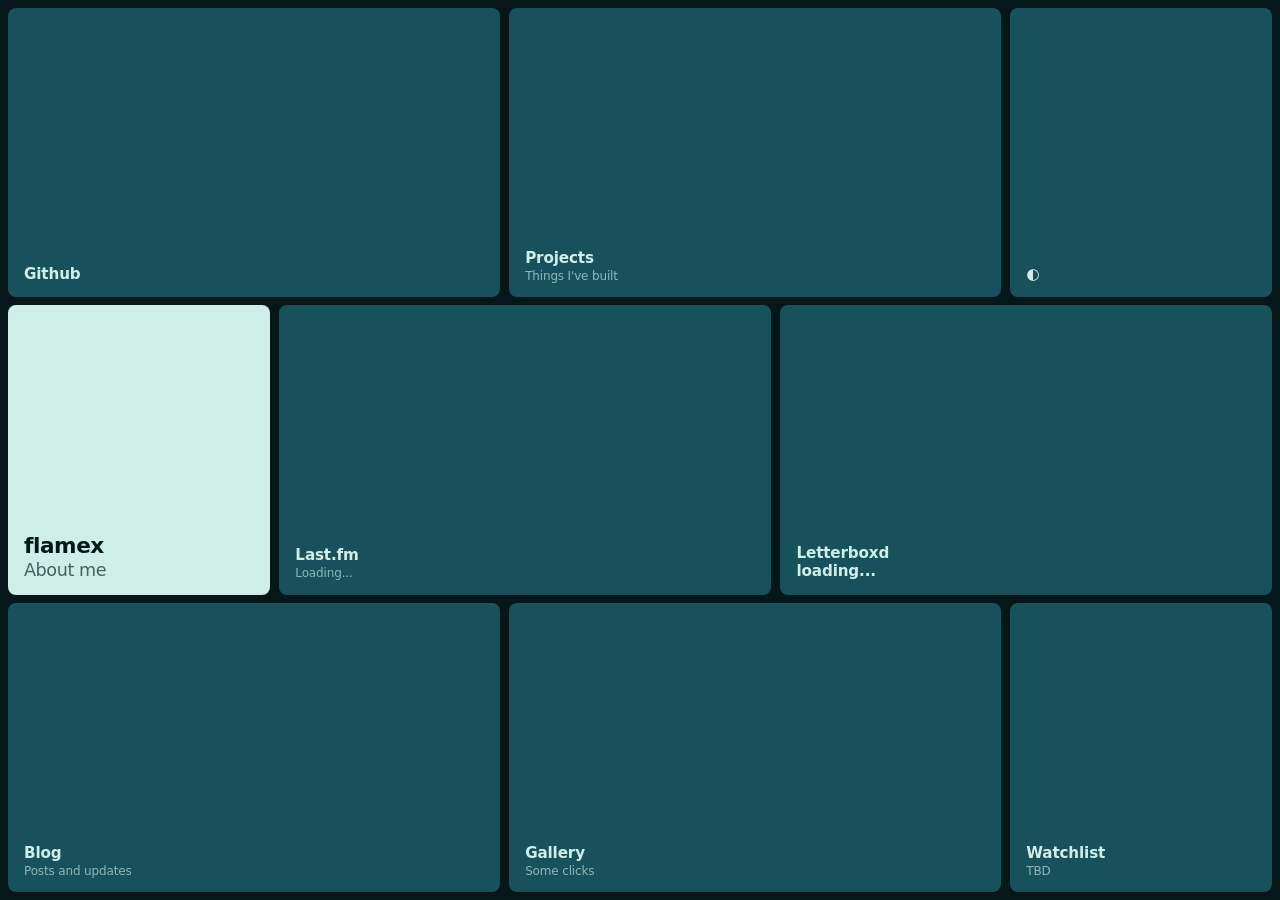
==== index.html @ 89a415dc "now the about me section is in the 2nd row , looks kinda cool but if i don't like it later , ill rem" ====
<!DOCTYPE html>
<html>
    <head>
        <meta charset="UTF-8"/>
        <meta name="viewport" content="width=device-width, initial-scale=1.0" />
        <title>flamex</title>
        <link rel="stylesheet" href="style.css">
    </head>
    <body>
        <main class="bento">
            <div class="row">
                <a class="cell" href="about.html">
                    <span class="label">Github</span>
                </a>
                <a class="cell" href="projects.html">
                    <span class="label">Projects</span>
                    <span class="tagline">Things I've built</span>
                </a>
                <button class="cell toggle" type="button" aria-label="Switch color theme">◐</button>
                </div>
            <div class="row">
                <a class="cell brand" href="https://github.com/Diparsan79">
                    <span class="label">flamex</span>
                    <span class="tagline">About me</span>
                </a>
                <a class="cell" href="https://last.fm'user/flamex">
                    <span class="label">Last.fm</span>
                    <span class="tagline">Loading...</span>
                </a>
                <a class="cell" href="https://letterboxd.com/flamexgod">
                    <span class="label">Letterboxd</span>
                    <span class="label">loading...</span>
                </a>
            </div>
            <div class="row">
                <a class="cell" href="blog.html">
                    <span class="label">Blog</span>
                    <span class="tagline">Posts and updates</span>
                </a>
                <a class="cell" href="gallery.html">
                    <span class="label">Gallery</span>
                    <span class="tagline">Some clicks</span>
                </a>
                <div class="cell">
                    <span class="label">Watchlist</span>
                    <span class="tagline">TBD</span>
                </div>
            </div>
        </main>
    <script src="script.js" defer></script>
    </body>
</html>
---- style.css ----
/* colors */
:root {
    --bg: #06171a;
    --cell: #17515c;
    --fg: #cfeee8;
    --accent: #3f3cd5;
}

*,
*::before,
*::after {
    box-sizing: border-box;
}

body {
    margin: 0;
    background: var(--bg);
    color: var(--fg);
    font-family: ui-sans-serif, system-ui, sans-serif;
}
.bento {
    display: flex;
    flex-direction: column;
    height: 100dvh;
    gap: 0.5rem;
    padding: 0.5rem;
}

.row {
    display: flex;
    flex: 1;
    gap: 0.6rem;
    min-height: 0;
}


.cell {
    background: var(--cell);
    color: var(--fg);
    border-radius: 8px;
    padding: 0.9rem 1rem;
    display: flex;
    flex-direction: column;
    justify-content: flex-end;
    font-family: inherit;
    font-size: 0.95rem;
    font-weight: 600;
    letter-spacing: -0.01em;
    text-align: left;
    text-decoration: none;
    border: 0;
    cursor: pointer;
    min-width: 0;
}

.label { display: block; }

.tagline {
    display: block;
    font-size: 0.75rem;
    font-weight: 400;
    opacity: 0.65;
    margin-top: 2px;

}
.brand {
    background: var(--fg);
    color: var(--bg);
    font-size: 1.35rem;
    letter-spacing: -0.02em;
}
.brand .tagline {
    align-items: center;
    justify-content: center;
    font-size: 1.1rem;
}
/* row 1 */
.row:nth-child(1) > .cell:nth-child(1) {flex: 2;}
.row:nth-child(1) > .cell:nth-child(2) {flex: 2;}
.row:nth-child(1) > .cell:nth-child(3) {flex: 1;}

/* row 2 */
.row:nth-child(2) > .cell:nth-child(1) {flex: 1;}
.row:nth-child(2) > .cell:nth-child(2) {flex: 2;}
.row:nth-child(2) > .cell:nth-child(3) {flex: 2;}

/* row 3 */
.row:nth-child(3) > .cell:nth-child(1) {flex: 2;}
.row:nth-child(3) > .cell:nth-child(2) {flex: 2;}
.row:nth-child(3) > .cell:nth-child(3) {flex: 1;}
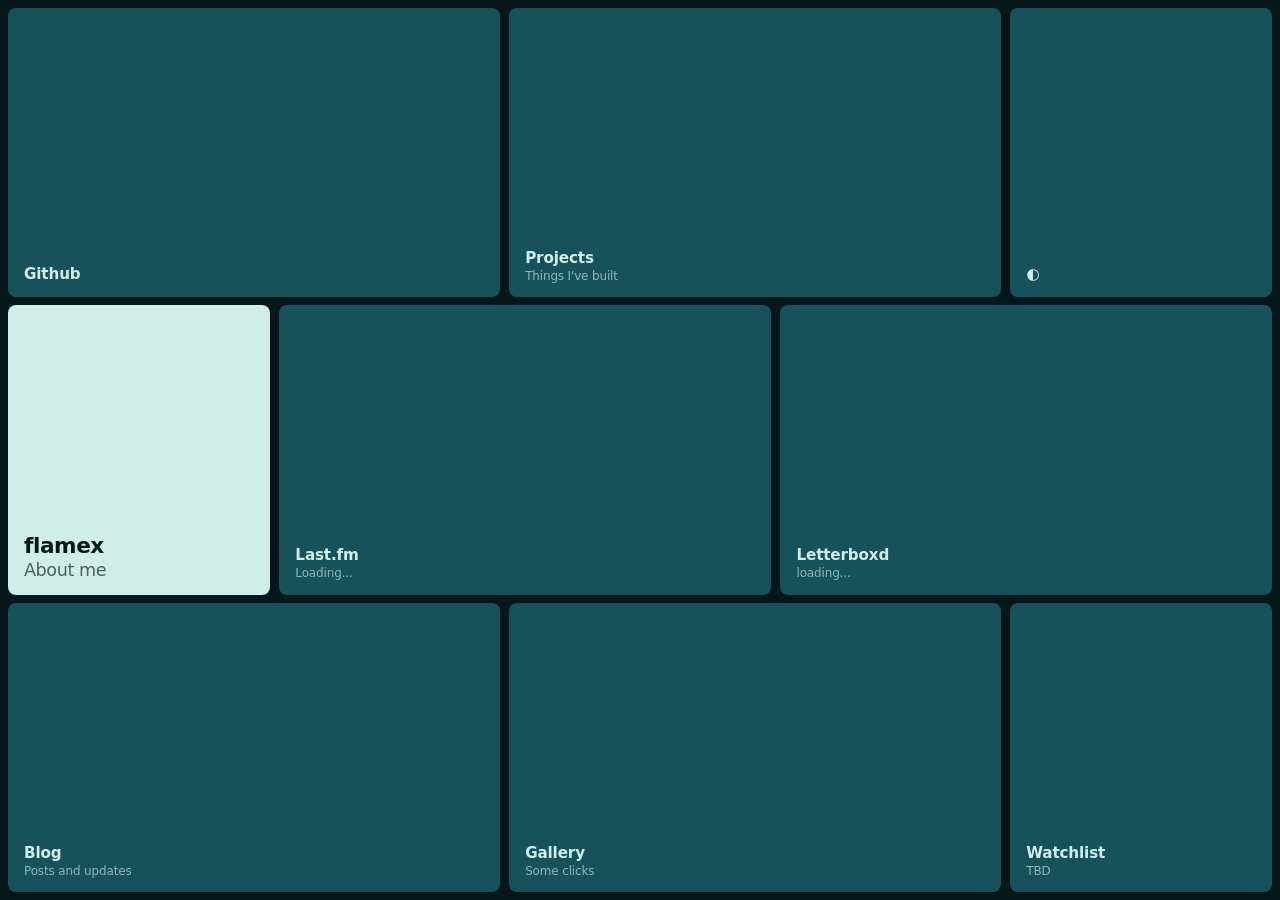
==== commit 8f667192: "changed the class of a tagline to tagline which was set to label first" ====
--- a/index.html
+++ b/index.html
@@ -29,7 +29,7 @@
                 </a>
                 <a class="cell" href="https://letterboxd.com/flamexgod">
                     <span class="label">Letterboxd</span>
-                    <span class="label">loading...</span>
+                    <span class="tagline">loading...</span>
                 </a>
             </div>
             <div class="row">
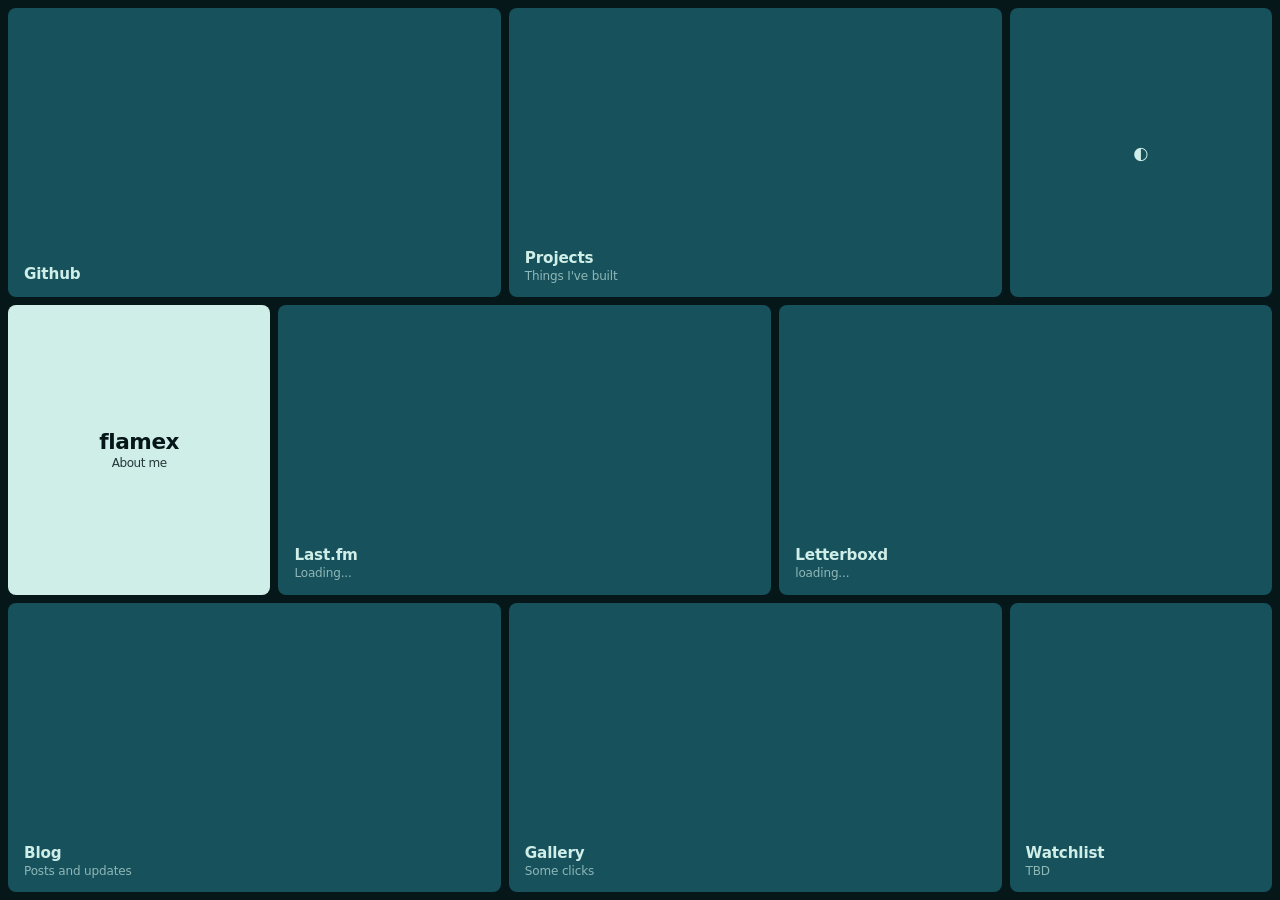
==== commit 51bc9a8f: "made the about page , its quite minimal as of now and also added the images for the later gallery pa" ====
--- a/index.html
+++ b/index.html
@@ -4,12 +4,18 @@
         <meta charset="UTF-8"/>
         <meta name="viewport" content="width=device-width, initial-scale=1.0" />
         <title>flamex</title>
+        <script>
+            try {
+                document.documentElement.dataset.theme =
+                    localStorage.getItem("theme") === "light" ? "light" : "dark";
+            } catch (e) {}
+        </script>
         <link rel="stylesheet" href="style.css">
     </head>
     <body>
         <main class="bento">
             <div class="row">
-                <a class="cell" href="about.html">
+                <a class="cell"  href="https://github.com/Diparsan79">
                     <span class="label">Github</span>
                 </a>
                 <a class="cell" href="projects.html">
@@ -19,11 +25,11 @@
                 <button class="cell toggle" type="button" aria-label="Switch color theme">◐</button>
                 </div>
             <div class="row">
-                <a class="cell brand" href="https://github.com/Diparsan79">
+                <a class="cell brand" href="about.html">
                     <span class="label">flamex</span>
                     <span class="tagline">About me</span>
                 </a>
-                <a class="cell" href="https://last.fm'user/flamex">
+                <a class="cell" href="https://last.fm/user/flamex67">
                     <span class="label">Last.fm</span>
                     <span class="tagline">Loading...</span>
                 </a>
--- a/style.css
+++ b/style.css
@@ -1,9 +1,18 @@
 /* colors */
 :root {
+    color-scheme:dark;
     --bg: #06171a;
     --cell: #17515c;
     --fg: #cfeee8;
     --accent: #3f3cd5;
+}
+:root[data-theme="light"] {
+    color-scheme: light;
+    --bg: #eef7f5;
+    --cell: #a6d7c4;
+    --fg: #08201f;
+    --accent: #2f2ab8;
+    --on-accent: #ffffff;
 }
 
 *,
@@ -28,8 +37,7 @@
 
 .row {
     display: flex;
-    flex: 1;
-    gap: 0.6rem;
+    gap: 0.5rem;
     min-height: 0;
 }
 
@@ -51,6 +59,8 @@
     border: 0;
     cursor: pointer;
     min-width: 0;
+    overflow-wrap: anywhere;
+    hyphens: auto;
 }
 
 .label { display: block; }
@@ -68,23 +78,136 @@
     color: var(--bg);
     font-size: 1.35rem;
     letter-spacing: -0.02em;
+    align-items: center;
+    justify-content: center;
+    text-align: center;
+    min-height: 7rem;
 }
 .brand .tagline {
+    opacity: 0.85;
+}
+
+.toggle {
     align-items: center;
     justify-content: center;
     font-size: 1.1rem;
 }
-/* row 1 */
-.row:nth-child(1) > .cell:nth-child(1) {flex: 2;}
-.row:nth-child(1) > .cell:nth-child(2) {flex: 2;}
-.row:nth-child(1) > .cell:nth-child(3) {flex: 1;}
-
-/* row 2 */
-.row:nth-child(2) > .cell:nth-child(1) {flex: 1;}
-.row:nth-child(2) > .cell:nth-child(2) {flex: 2;}
-.row:nth-child(2) > .cell:nth-child(3) {flex: 2;}
-
-/* row 3 */
-.row:nth-child(3) > .cell:nth-child(1) {flex: 2;}
-.row:nth-child(3) > .cell:nth-child(2) {flex: 2;}
-.row:nth-child(3) > .cell:nth-child(3) {flex: 1;}+
+/* desktop optimization */
+@media (min-width: 601px) {
+    .bento {
+        height: 100dvh;
+        min-height: 0;
+    }
+
+    .row {
+        flex: 1;
+    }
+        /* row 1 */
+    .row:nth-child(1) > .cell:nth-child(1) {flex: 2;}
+    .row:nth-child(1) > .cell:nth-child(2) {flex: 2;}
+    .row:nth-child(1) > .cell:nth-child(3) {flex: 1;}
+
+    /* row 2 */
+    .row:nth-child(2) > .cell:nth-child(1) {flex: 1;}
+    .row:nth-child(2) > .cell:nth-child(2) {flex: 2;}
+    .row:nth-child(2) > .cell:nth-child(3) {flex: 2;}
+
+    /* row 3 */
+    .row:nth-child(3) > .cell:nth-child(1) {flex: 2;}
+    .row:nth-child(3) > .cell:nth-child(2) {flex: 2;}
+    .row:nth-child(3) > .cell:nth-child(3) {flex: 1;}
+}
+
+
+/* mobile responsiveness */
+@media (max-width: 600px) {
+    .bento {
+        height: auto;
+        padding-bottom: 1rem;}
+    .row {
+        flex-direction: column;
+        flex:none;}
+
+    .cell {
+        flex: 1;
+        min-height: 5.5rem;
+        justify-content: center;
+    }
+    .brand {
+        min-height: 7rem;
+    }
+
+}
+
+
+/* inner pages */
+.page .bar {
+    display: flex;
+    gap: 0.5rem;
+    flex: none;
+}
+
+.page .bar .cell {
+    flex: 1;
+    min-height: 0;
+    justify-content: center;
+    padding: 0.7rem 1rem;
+}
+
+.page .bar .toggle {
+    flex:none;
+    width:4rem;
+}
+.about-page .about-card {
+    flex: 1;
+    flex-direction: row;
+    align-items: center;
+    justify-content: center;
+    gap: 2rem;
+    padding: 2rem;
+    min-height: 20rem;
+    font-weight: 400;
+    cursor: default;
+}
+
+.about-pfp {
+    width: 11rem;
+    aspect-ratio: 400 / 506;
+    height: auto;
+    border-radius: 14px;
+    object-fit: cover;
+    border: 3px solid var(--fg);
+    flex-shrink: 0;
+}
+
+.about-text h1 {
+    margin: 0 0 0.6rem;
+    font-size: 1.6rem;
+    letter-spacing: -0.02em;
+}
+
+.about-text p {
+    margin: 0 0 0.4rem;
+    line-height: 1.5;
+    opacity: 0.85;
+    max-width: 34ch;
+}
+
+@media (max-width: 600px) {
+    .about-page .about-card {
+        flex-direction: column;
+        text-align: center;
+        padding: 1.5rem 1rem;
+    }
+    .about-pfp {
+    width: 11rem;
+    aspect-ratio: 400 / 506;
+    height: auto;
+    border-radius: 14px;
+    object-fit: cover;
+    border: 3px solid var(--fg);
+    flex-shrink: 0;
+    }
+}
+
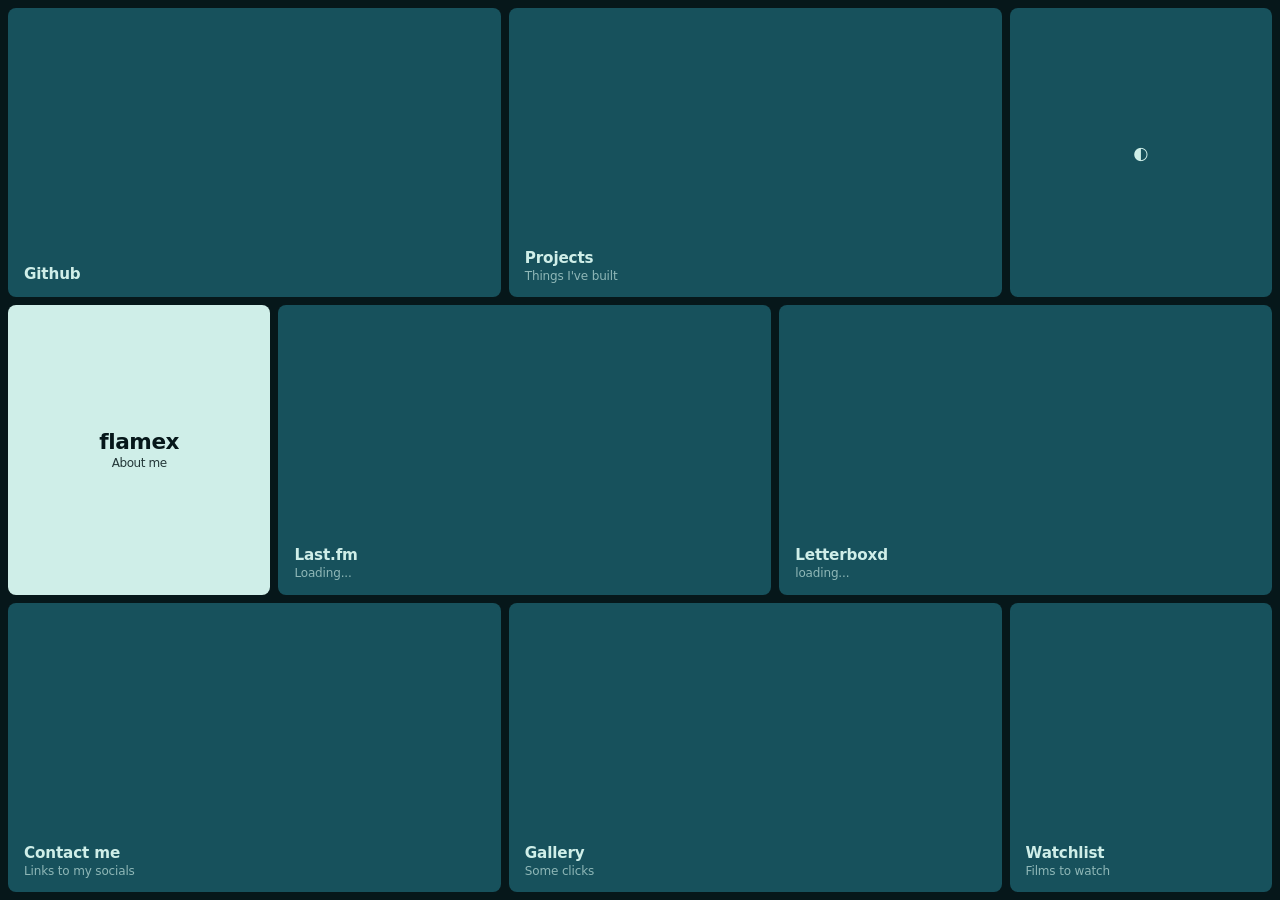
==== commit 2a709ba9: "updates the blog page to contact page and finalized that , and for watchlist page , made claude writ" ====
--- a/index.html
+++ b/index.html
@@ -39,18 +39,18 @@
                 </a>
             </div>
             <div class="row">
-                <a class="cell" href="blog.html">
-                    <span class="label">Blog</span>
-                    <span class="tagline">Posts and updates</span>
+                <a class="cell" href="contact.html">
+                    <span class="label">Contact me</span>
+                    <span class="tagline">Links to my socials</span>
                 </a>
                 <a class="cell" href="gallery.html">
                     <span class="label">Gallery</span>
                     <span class="tagline">Some clicks</span>
                 </a>
-                <div class="cell">
+                <a class="cell" href="watchlist.html">
                     <span class="label">Watchlist</span>
-                    <span class="tagline">TBD</span>
-                </div>
+                    <span class="tagline">Films to watch</span>
+                </a>
             </div>
         </main>
     <script src="script.js" defer></script>
--- a/style.css
+++ b/style.css
@@ -211,3 +211,182 @@
     }
 }
 
+/* projects page */
+.projects {
+    flex:1;
+    display: grid;
+    grid-template-columns: repeat(2,1fr);
+    grid-template-rows: repeat(2,1fr);
+    gap: 0.5rem;
+    min-height: 0;
+}
+
+.projects .project {
+    justify-content: flex-end;
+    font-weight: 400;
+    cursor: default;
+    padding: 1.2rem;
+}
+
+.projects .project .label {
+    font-size: 1.3rem;
+    font-weight: 600;
+    letter-spacing: -0.02em;
+}
+
+.project-desc {
+    margin: 0.4rem 0 0;
+    font-size: 0.85rem;
+    line-height:1.45;
+    opacity: 0.85;
+    max-width: 48ch;
+}
+
+.tags {
+    display: flex;
+    flex-wrap: wrap;
+    gap: 0.35rem;
+    margin: 0.8rem 0 0;
+    padding: 0;
+    list-style: none;
+}
+
+.tags li {
+    font-size: 0.7rem;
+    padding: 0.15rem 0.55rem;
+    border-radius: 999px;
+    background: var(--bg);
+    color: var(--fg);
+}
+
+@media (max-width: 600px) {
+    .projects {
+        grid-template-columns: 1fr;
+        grid-template-rows: none;
+    }
+    .projects .project {
+        min-height: 10rem;
+    }
+}
+
+/* gallery pagee */
+.gallery-page {
+    height: auto;
+    min-height: 100dvh;
+}
+
+.gallery {
+    columns: 3;
+    column-gap: 0.5rem;
+}
+.gallery img {
+    display: block;
+    width: 100%;
+    height: auto;
+    margin: 0 0 0.5rem;
+    border-radius: 8px;
+    background: var(--cell);
+    break-inside: avoid;
+}
+
+@media (max-width: 600px) {
+    .gallery {
+        columns: 2;
+    }
+}
+
+/* contact page */
+.contact {
+    flex:1;
+    display: flex;
+    flex-direction: column;
+    gap: 0.5rem;
+    min-height: 0;
+}
+.contact .contact-link {
+    flex: 1;
+    justify-content: center;
+    padding: 1rem 1.2rem;
+}
+
+.contact .contact-link .label {
+    font-size: 1.3rem;
+    letter-spacing: -0.02rem;
+}
+.contact .contact-link .tagline {
+    font-size: 0.85rem;
+}
+
+.contact .contact-link:hover,
+.contact .contact-link:focus-visible {
+    background: var(--fg);
+    color: var(--bg);
+}
+
+@media (max-width: 600px) {
+    .contact .contact-link {
+        flex: none;
+        min-height: 5.5rem;
+    }
+}
+
+/* watchlist page */
+.watchlist-page {
+    height: auto;
+    min-height: 100dvh;
+}
+
+.watchlist {
+    flex:1;
+    justify-content: flex-start;
+    font-weight: 400;
+    cursor: default;
+    padding: 1.5rem;
+}
+.watchlist h1 {
+    margin: 0;
+    font-size: 1.6rem;
+    letter-spacing: -0.02em;
+}
+
+.watch-count {
+    margin: 0.3rem 0 1.2rem;
+    font-size: 0.8rem;
+    opacity: 0.65;
+}
+.watch-list {
+    columns: 3;
+    column-gap: 2rem;
+    margin: 0;
+    padding: 0;
+    list-style: none;
+}
+.watch-list li {
+    break-inside: avoid;
+    padding: 0.3rem 0;
+    line-height: 1.35;
+}
+
+.watch-list a {
+    color: var(--fg);
+    text-decoration: none;
+}
+
+.watch-list a:hover,
+.watch-list a:focus-visible {
+    text-decoration: underline;
+}
+
+.watch-list .year {
+    opacity: 0.6;
+    font-size: 0.85rem;
+}
+
+@media (max-width: 800px) {
+    .watchlist { columns: 2;}
+}
+
+@media (max-width: 600px) {
+    .watchlist { padding: 1.2rem 1rem;}
+    .watch-list { columns: 1;}
+}
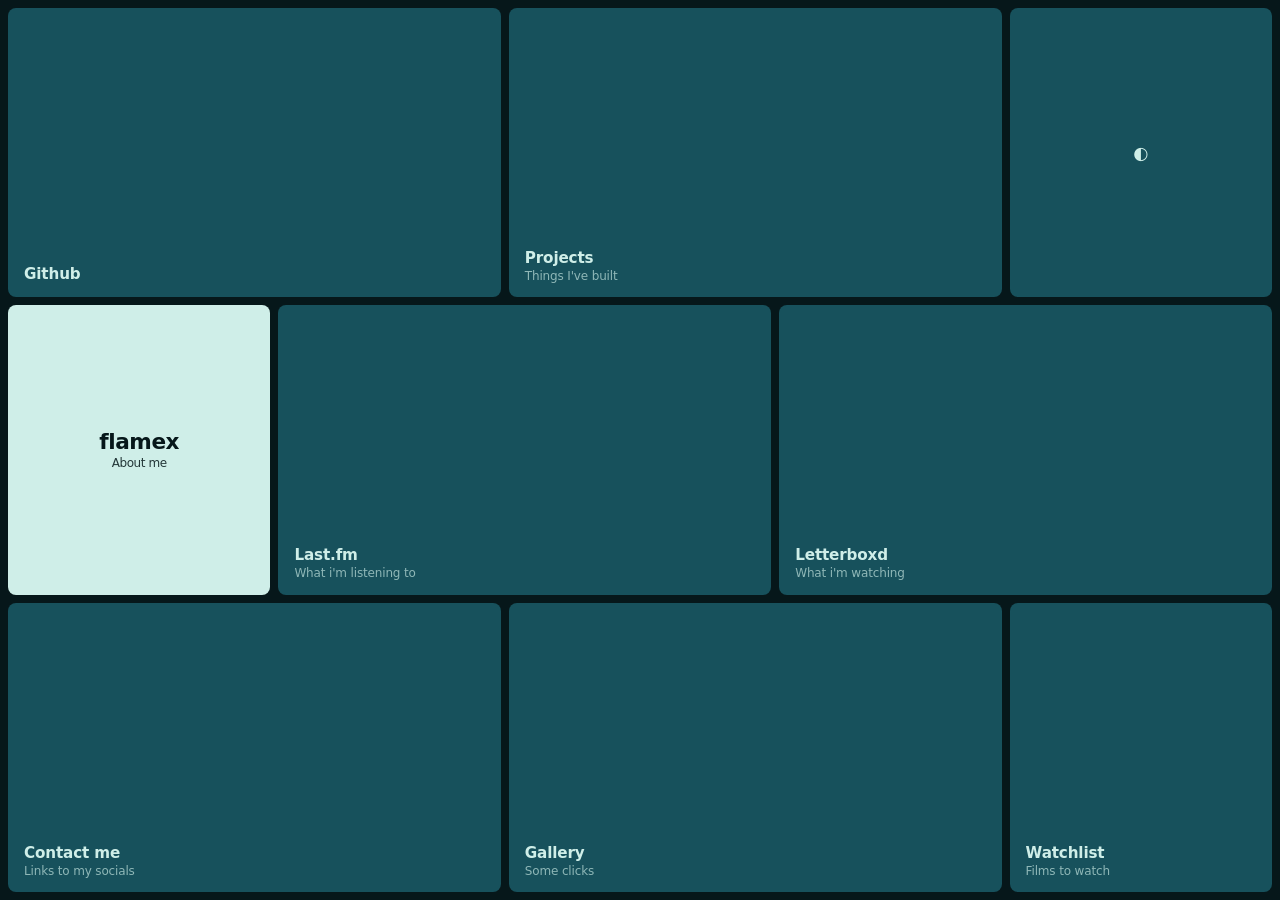
==== commit d914d869: "setting up live data and github actions" ====
--- a/index.html
+++ b/index.html
@@ -31,11 +31,11 @@
                 </a>
                 <a class="cell" href="https://last.fm/user/flamex67">
                     <span class="label">Last.fm</span>
-                    <span class="tagline">Loading...</span>
+                    <span class="tagline" if="lastfm-tag">What i'm listening to</span>
                 </a>
                 <a class="cell" href="https://letterboxd.com/flamexgod">
                     <span class="label">Letterboxd</span>
-                    <span class="tagline">loading...</span>
+                    <span class="tagline" id="lb-tag">What i'm watching</span>
                 </a>
             </div>
             <div class="row">
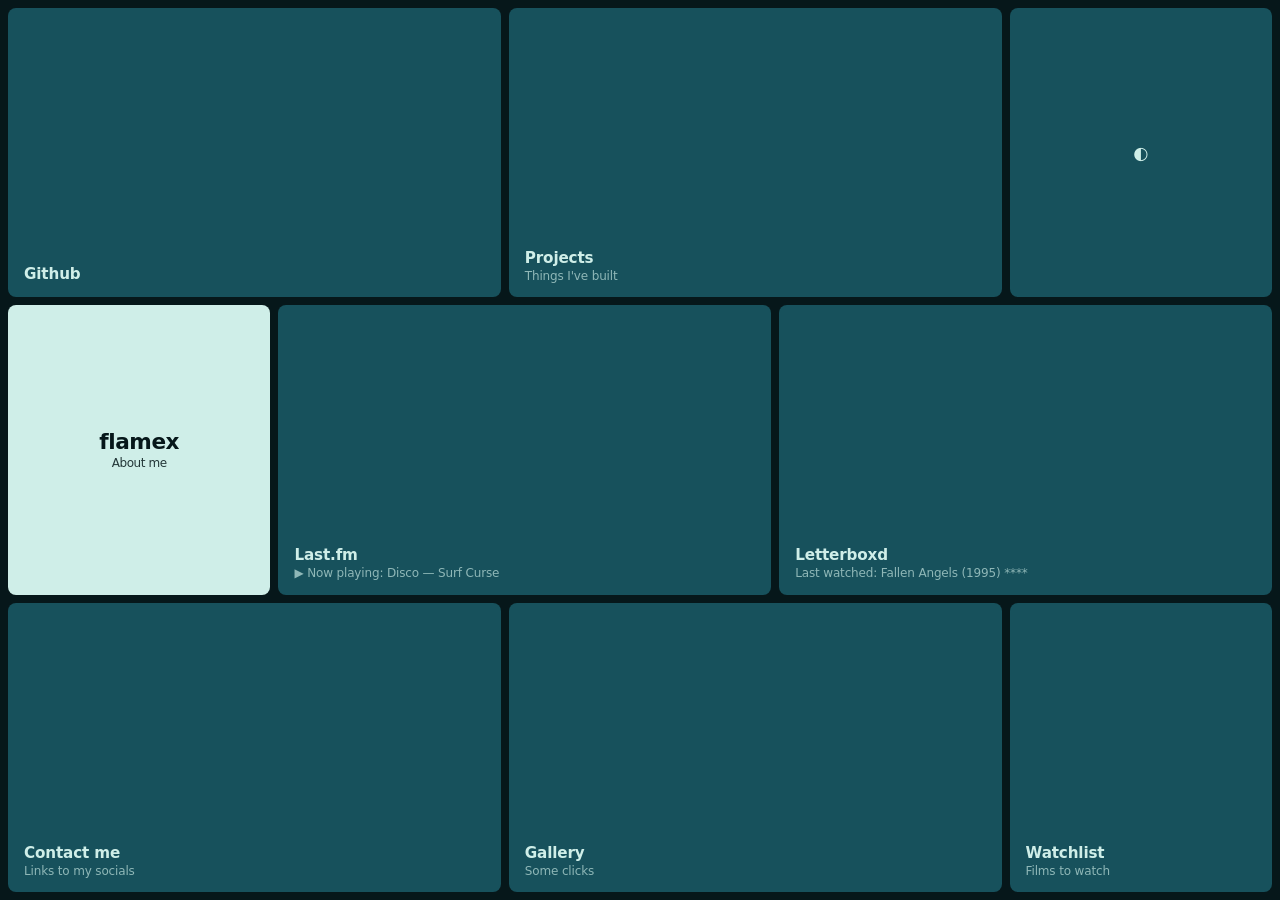
==== commit 1db7b6ed: "some silly mistakes" ====
--- a/index.html
+++ b/index.html
@@ -31,11 +31,11 @@
                 </a>
                 <a class="cell" href="https://last.fm/user/flamex67">
                     <span class="label">Last.fm</span>
-                    <span class="tagline" if="lastfm-tag">What i'm listening to</span>
+                    <span class="tagline" id="lastfm-tag">What I'm listening to</span>
                 </a>
                 <a class="cell" href="https://letterboxd.com/flamexgod">
                     <span class="label">Letterboxd</span>
-                    <span class="tagline" id="lb-tag">What i'm watching</span>
+                    <span class="tagline" id="lb-tag">What I'm watching</span>
                 </a>
             </div>
             <div class="row">
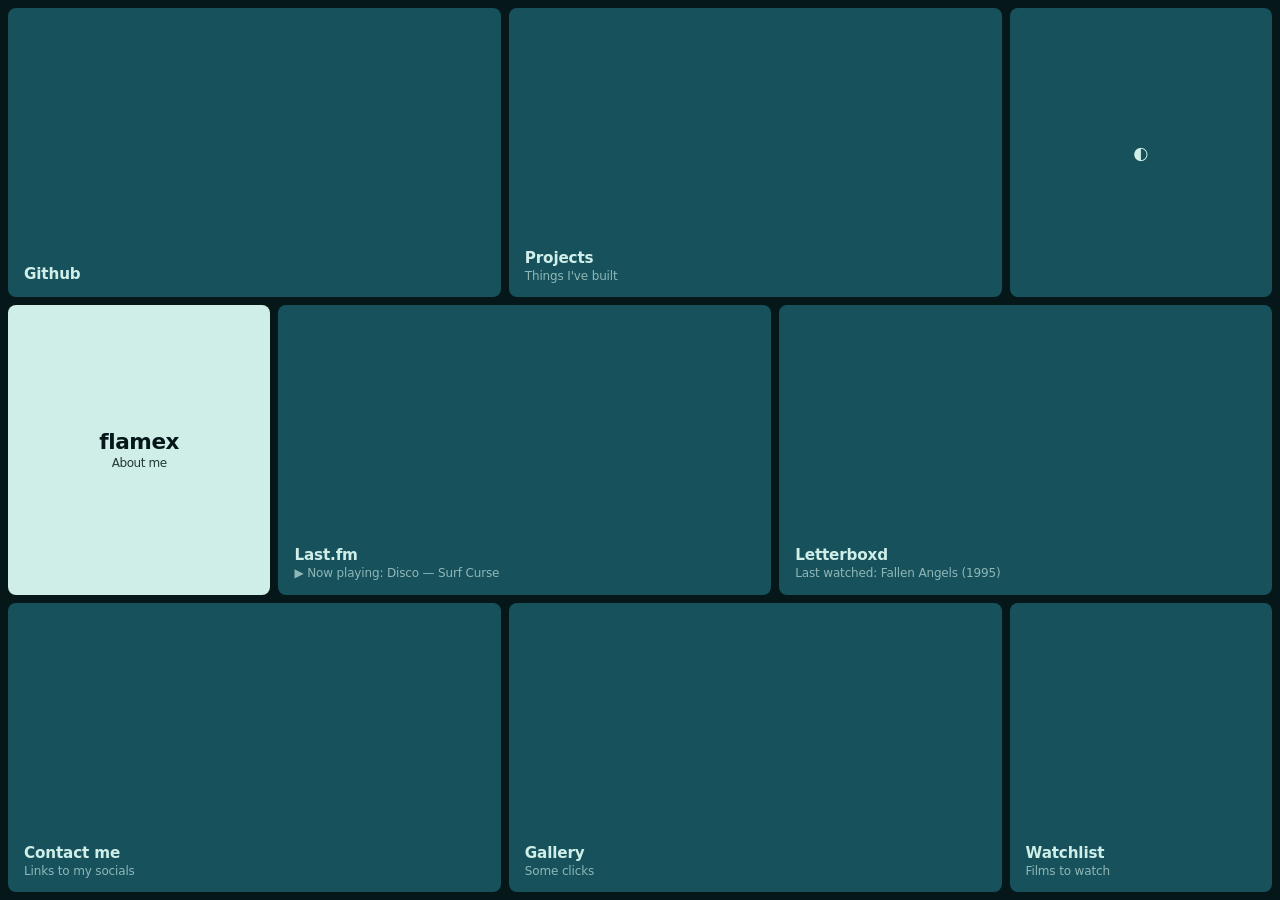
==== commit 385ce3b6: "added favicon" ====
--- a/index.html
+++ b/index.html
@@ -11,6 +11,9 @@
             } catch (e) {}
         </script>
         <link rel="stylesheet" href="style.css">
+        <link rel="icon" href="favicon.ico" sizes="any">
+        <link rel="icon" href="favicon-32.png" type="image/png" sizes="32x32">
+        <link rel="apple-touch-icon" href="apple-touch-icon.png">
     </head>
     <body>
         <main class="bento">
